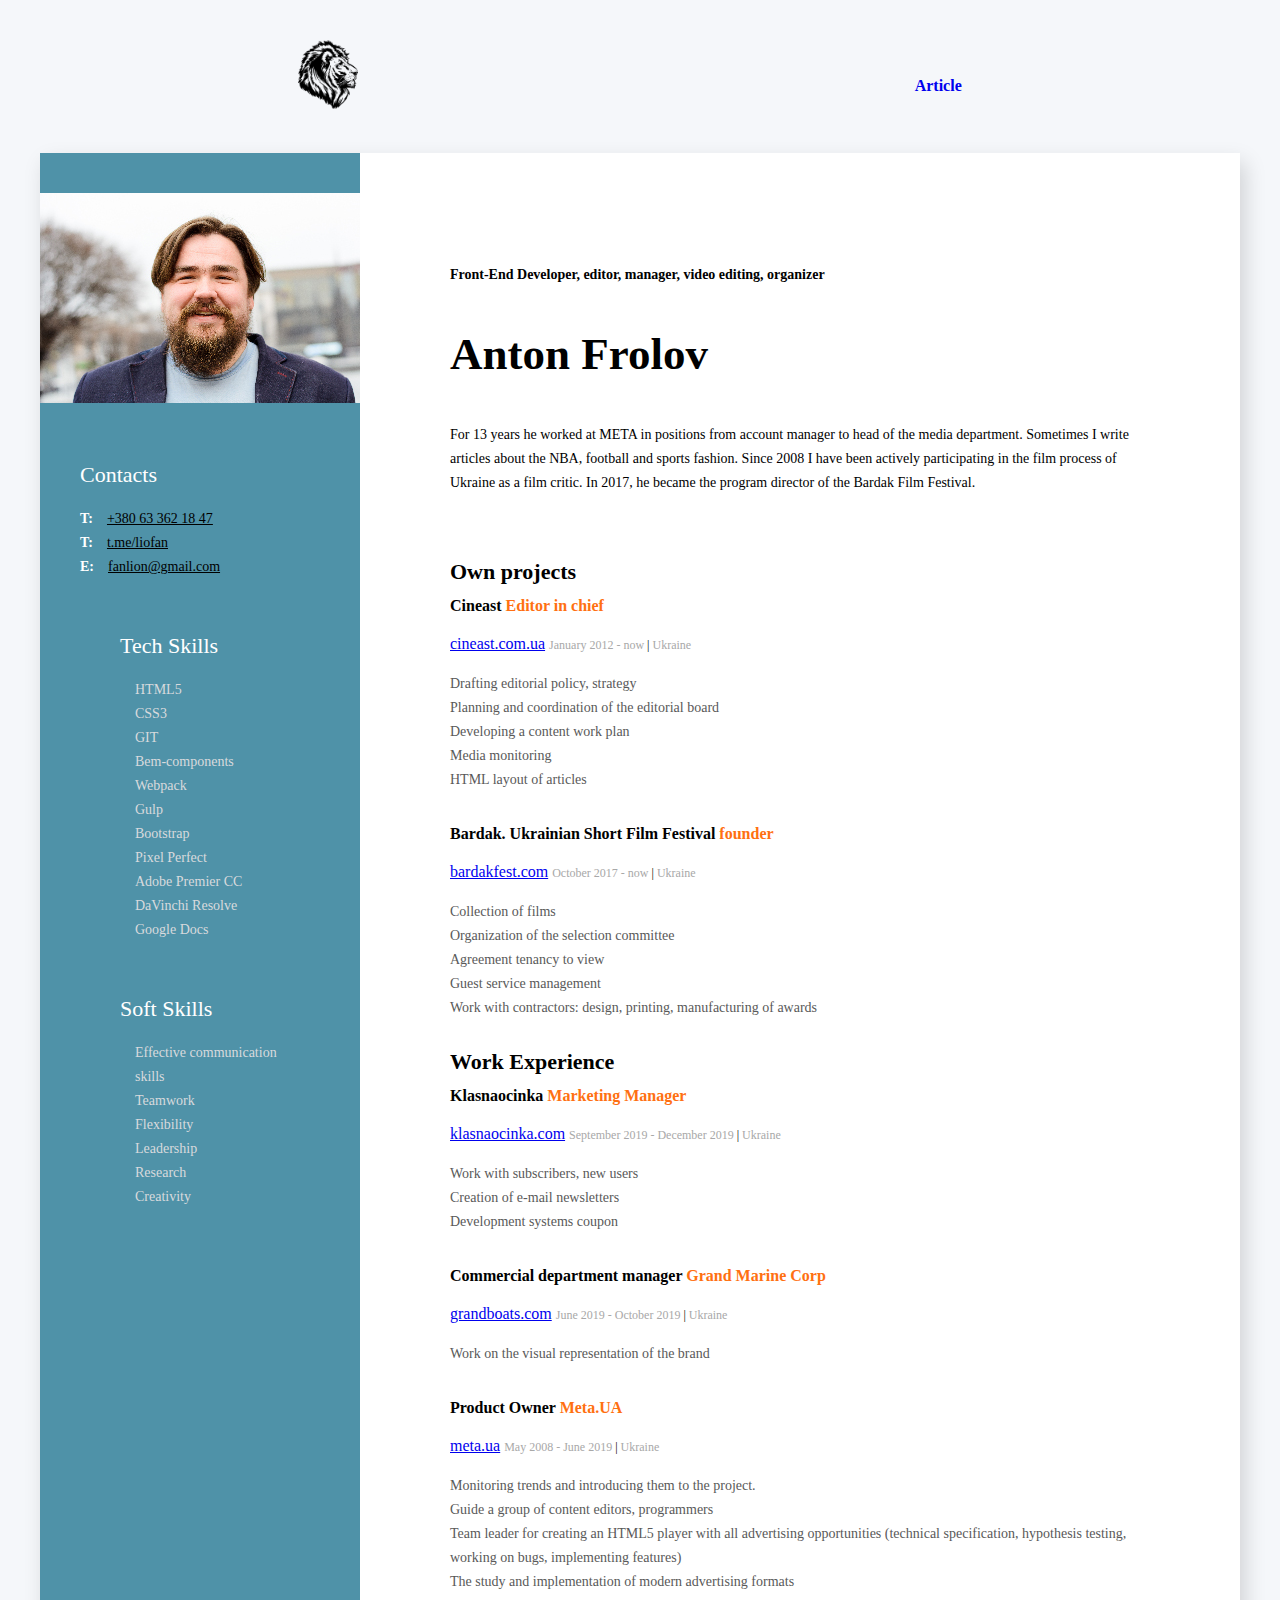
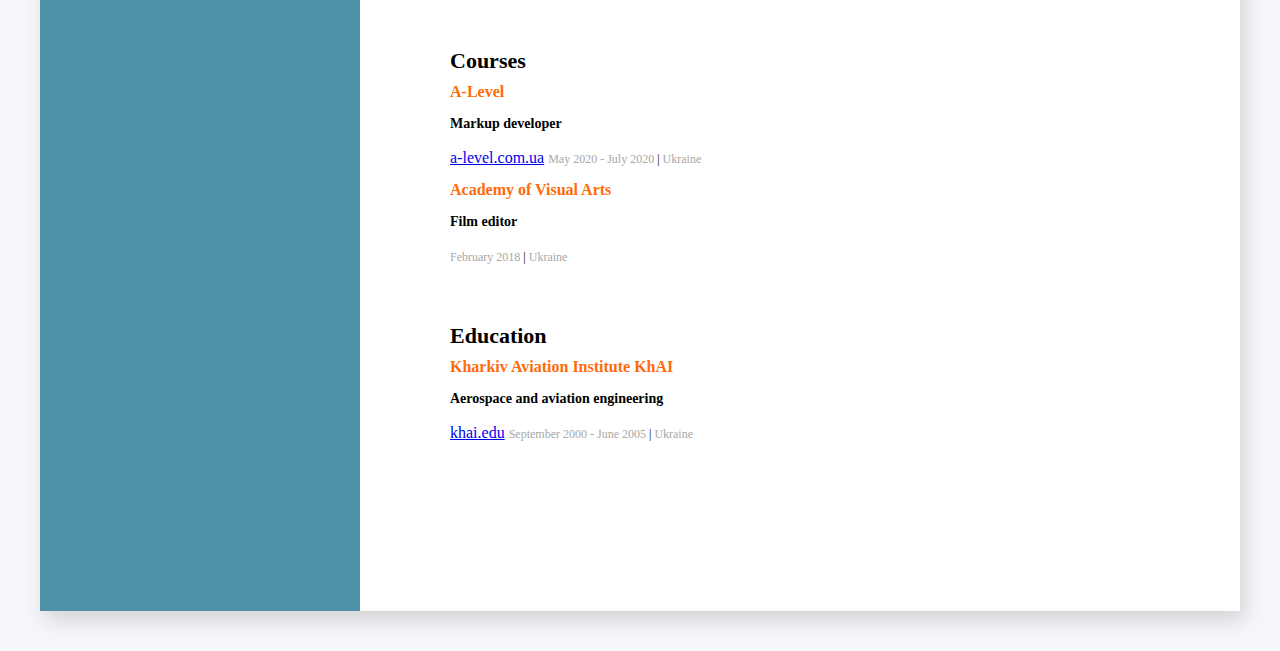
==== index.html @ 0cd3917c "first commit" ====
<!DOCTYPE html>
<html lang="en">
<head>
    <meta charset="UTF-8">
     <meta name="viewport" content="width=device-width, initial-scale=1.0, shrink-tofit=no">
    <title>CV Anton Frolov</title>
    <link rel="stylesheet" href="./css/style.css">
    <link href="https://fonts.googleapis.com/css2?family=Montserrat:wght@400;700&display=swap" rel="stylesheet">
    <link rel="icon" href="./img/lionCV.png">
</head>
<body>
    <header class="header">            
                <div class="header__row">
                    <div class="header__logo">
                        <a href="https://frol.site/"><img class="logo" src="./img/lionCV.png" alt="Anton Frolov CV"></a></div>
                    <nav class="header__nav">
                        <input id="menu__toggle" type="checkbox">
                        <label class="menu__btn" for="menu__toggle">
                            <span></span>
                        </label>
                            <ul class="header__list">
                                <li><a href="article.html" target="_blank" class="menu__item">Article</a></li>
                                <!-- <li><a href="#" class="menu__item">Video</a></li>
                                <li><a href="#" class="menu__item">Service</a></li>
                                <li><a href="#" class="menu__item">Portfolio</a></li>
                                <li><a href="#" class="menu__item">Blog</a></li> -->
                            </ul>
                    </nav>
                </div>            
        </header>
    <!-- main container -->
     
    <div class="wrapper">      
       <aside class="sidebar">
           <img class="my-photo" src="./img/frolov.jpg" alt="My photo">

        <div class="main-container">
           <!-- Contacts container --> 
           <div class="contacts-container">
                <h3 class="cotacts-title">Contacts</h3>
                <div>
                   <span class="contacts-link-type">T:</span> 
                   <a class="contacts-link" href="tel:+380633621847">+380 63 362 18 47</a>
                
                <div>
                   <span class="contacts-link-type">T:</span> 
                   <a class="contacts-link" href="https://t.me/liofan">t.me/liofan</a>
                </div>
                <div>
                    <span class="contacts-link-type">E:</span>
                    <a class="contacts-link" href="mailto:fanlion@gmail.com"> fanlion@gmail.com</a>
                </div>
            </div>

            <!-- Tech Skills container --> 
            <div class="tech-skills-container">
                <h3 class="tech-skills-title">Tech Skills</h3>
                <ul>
                    <li class="tech-skills-item">
                        <span class="tech-skills-text">HTML5</span>
                    </li>
                    <li class="tech-skills-item">
                        <span class="tech-skills-text">CSS3</span>
                    </li>
                    <li class="tech-skills-item">
                        <span class="tech-skills-text">GIT</span>
                    </li>
                    <li class="tech-skills-item">
                        <span class="tech-skills-text">Bem-components</span>
                    </li>
                    <li class="tech-skills-item">
                        <span class="tech-skills-text">Webpack</span>
                    </li>
                    <li class="tech-skills-item">
                        <span class="tech-skills-text">Gulp</span>
                    </li>
                    <li class="tech-skills-item">
                        <span class="tech-skills-text">Bootstrap</span>
                    </li>
                    <li class="tech-skills-item">
                        <span class="tech-skills-text">Pixel Perfect</span>
                    </li>
                    <li class="tech-skills-item">
                        <span class="tech-skills-text">Adobe Premier CC</span>
                    </li>
                    <li class="tech-skills-item">
                        <span class="tech-skills-text">DaVinchi Resolve</span>
                    </li>
                    <li class="tech-skills-item">
                        <span class="tech-skills-text">Google Docs</span>
                    </li>
                </ul>
            </div>

            <!-- Soft Skills container --> 
            <div class="soft-skills-container">
                <h3 class="soft-skills-title">Soft Skills</h3>
                <ul>
                    <li class="soft-skills-item">
                        <span class="soft-skills-text">Effective communication skills</span>
                    </li>
                    <li class="soft-skills-item">
                        <span class="soft-skills-text">Teamwork</span>
                    </li>
                    <li class="soft-skills-item">
                        <span class="soft-skills-text">Flexibility</span>
                    </li>
                    <li class="soft-skills-item">
                        <span class="soft-skills-text">Leadership</span>
                    </li>
                    <li class="soft-skills-item">
                        <span class="soft-skills-text">Research</span>
                    </li>
                    <li class="soft-skills-item">
                        <span class="soft-skills-text">Creativity</span>
                    </li>
                </ul>
            </div>
        </div>

       </aside>
        <!-- about me container -->
            
        <!-- about me main info -->
        <div class="about-me-container">
            <div class="info-container">
                <h2 class="profession">Front-End Developer, editor, manager, video editing, organizer</h2>
                <h1 class="name">Anton Frolov</h1>
                <p class="description">For 13 years he worked at META in positions from account manager to head of the media department. Sometimes I write articles about the NBA, football and sports fashion.

                Since 2008 I have been actively participating in the film process of Ukraine as a film critic. In 2017, he became the program director of the Bardak Film Festival. </p>
            </div>

            <!-- Projects container
                <div class="projects-container">
                    <h3 class="about-me-title">Projects</h3>
                    <ol>
                    <li class="project-item">
                        <a class="projects-link" href="https://lovecamp.goit.ua/">https://lovecamp.goit.ua/</a>
                        <span class="dots">......................</span>
                        <span><b>[</b><span class="tech-name">HTML5, CSS3</span><b>]</b></span>
                    </li>
                    <li class="project-item">
                        <a class="projects-link" href=" https://cryptohub.goit.ua/">https://cryptohub.goit.ua/</a>
                        <span class="dots">.....................</span>
                        <span><b>[</b><span class="tech-name">JavaScript</span><b>]</b></span>              
                    </li>
                    <li class="project-item">
                        <a class="projects-link" href="https://kidslike.goit.co.ua/">https://kidslike.goit.co.ua/</a>
                        <span class="dots">.....................</span>
                        <span><b>[</b><span class="tech-name">React.js, Node.js</span><b>]</b></span>               
                    </li>            
                    </ol>            
                </div>  -->
                 <!--Own projects -->
                <div class="experince-container">
                    <h3 class="about-me-title">Own projects</h3>
                    <!-- projects 1 -->
                    <div>
                        <h4 class="profession-title">Cineast  <span class="profession-company">Editor in chief</span></h4> 
                        <a href="https://new.cineast.com.ua/" target="_blank">cineast.com.ua</a>
                        <span class="profession-time">
                            January 2012 - now <span class="profession-divider">|</span> Ukraine
                        </span>

                        <ul class="profession-duties">
                            <li class="profession-duties-item">Drafting editorial policy, strategy</li>
                            <li class="profession-duties-item">Planning and coordination of the editorial board</li>
                            <li class="profession-duties-item">Developing a content work plan</li>
                            <li class="profession-duties-item">Media monitoring</li>
                            <li class="profession-duties-item">HTML layout of articles</li>
                        </ul>
                    </div>
                    <!-- projects 2 -->
                    <div>
                        <h4 class="profession-title">Bardak. Ukrainian Short Film Festival  <span class="profession-company">founder</span></h4>
                        <a href="https://bardakfest.com/" target="_blank">bardakfest.com</a>
                        <span class="profession-time">
                            October 2017 - now <span class="profession-divider">|</span> Ukraine
                        </span>

                        <ul class="profession-duties">
                            <li class="profession-duties-item">Collection of films</li>
                            <li class="profession-duties-item">Organization of the selection committee</li>
                            <li class="profession-duties-item">Agreement tenancy to view</li>
                            <li class="profession-duties-item">Guest service management</li>
                            <li class="profession-duties-item">Work with contractors: design, printing, manufacturing of awards</li>
                        </ul>
                </div>
                <!-- Work Experience -->
                <div class="experince-container">
                    <h3 class="about-me-title">Work Experience</h3>
                    <!-- company 1 -->
                    <div>
                        <h4 class="profession-title">Klasnaocinka <span class="profession-company">Marketing Manager</span></h4>
                        <a href="https://klasnaocinka.com.ua/" target="_blank">klasnaocinka.com</a>
                        <span class="profession-time">
                            September 2019 - December 2019 <span class="profession-divider">|</span> Ukraine
                        </span>

                        <ul class="profession-duties">
                            <li class="profession-duties-item">Work with subscribers, new users</li>
                            <li class="profession-duties-item">Creation of e-mail newsletters</li>
                            <li class="profession-duties-item">Development systems coupon</li>
                        </ul>

                    </div>
                    <!-- company 2 -->
                    <div>
                        <h4 class="profession-title">Сommercial department manager <span class="profession-company">Grand Marine Corp</span></h4>
                        <a href="https://grandboats.com/" target="_blank">grandboats.com</a>
                        <span class="profession-time">
                            June 2019 - October 2019 <span class="profession-divider">|</span> Ukraine
                        </span>

                        <ul class="profession-duties">
                            <li class="profession-duties-item">Work on the visual representation of the brand</li>
                        </ul>
                    </div>

                     <!-- company 3 -->
                    <div>
                        <h4 class="profession-title">Product Owner <span class="profession-company">Meta.UA<span></h4>
                        <a href="https://meta.ua/" target="_blank">meta.ua</a>
                        <span class="profession-time">
                            May 2008 - June 2019 <span class="profession-divider">|</span> Ukraine
                        </span>

                        <ul class="profession-duties">
                            <li class="profession-duties-item">Monitoring trends and introducing them to the project.</li>
                            <li class="profession-duties-item">Guide a group of content editors, programmers</li>
                            <li class="profession-duties-item">Team leader for creating an HTML5 player with all advertising opportunities (technical specification, hypothesis testing, working on bugs, implementing features)</li>
                            <li class="profession-duties-item">The study and implementation of modern advertising formats</li>
                        </ul>
                    </div>
                </div>
                     <!-- Courses -->
                    <div>
                        <h4 class="about-me-title">Courses</h4>
                        <h3 class="education-school">A-Level</h3>
                        <h4 class="education-spesialization">Markup developer</h4>
                        <a href="https://a-level.com.ua/" target="_blank">a-level.com.ua</a>
                        <span class="profession-time">
                            May 2020 - July 2020 <span class="profession-divider">|</span> Ukraine
                        </span>
                        <h3 class="education-school">Academy of Visual Arts</h3>
                        <h4 class="education-spesialization">Film editor</h4>
                        <span class="profession-time">
                            February 2018 <span class="profession-divider">|</span> Ukraine
                        </span>
                    </div>

                    <!-- Education -->
                    <div class="education-container"> 
                        <h4 class="about-me-title">Education</h4>                        
                        <h3 class="education-school">Kharkiv Aviation Institute KhAI</h3>
                        <h4 class="education-spesialization">Aerospace and aviation engineering</h4>
                        <a href="https://khai.edu/" target="_blank">khai.edu</a>
                        <span class="profession-time">
                            September 2000 - June 2005 <span class="profession-divider">|</span> Ukraine
                        </span>
                    </div>
            </div>
    </div>    
</body>
</html>
---- css/style.css ----
* {
    margin: 0;
    padding: 0;
    box-sizing: border-box;
}
body {    
    background: #f5f7fa;
    padding: 40px 20px 40px 20px;
    font-family: MontRoserrat;
}

/* header */

ul {
    margin: 0;
    padding: 0;
    list-style: none;
}

.logo {
    width: 60px;
}

/* .header__logo {
    display: flex;
    justify-content: start;
} */

.header__list {
    display: flex;
    flex-wrap: wrap;
}

.header {
    padding: 0 0 40px 0;
    position: relative;
    z-index: 9999;
}

.header__row {
    display: flex;
    flex-wrap: wrap;
    align-items: center;
    justify-content: space-around;
}

.header__list li {
    margin-right: 20px;
    font-weight: 700;
}

.header__list a {
    text-decoration: none;
}

.header__list li {
    position: relative;
}

.header__list li:hover::after {
    width: 100%;
    left: 0;
    transition: left 0.3s ease, width 0.3s ease;
}

.header__list li::after {
    position: absolute;
    content: "";
    width: 0;
    height: 3px;
    left: 50%;
    bottom: -3px;
    background-color: #4f92a8;
}

.header__list li:hover {
    opacity: 1;
    visibility: visible;
}

.submenu {
    position: relative;
}

.header__list li:hover .submenu {
    position: absolute;
    opacity: 0;
    visibility: hidden;
}

.header__list li li:hover .submenu {
    position: absolute;
    left: 100%;
    top: 0;
    opacity: 1;
    visibility: visible;
}

#menu__toggle {
    opacity: 0;
    visibility: hidden;
}

@media (max-width: 768px) {
    .header__list {
        display: block;
        position: fixed;
        visibility: hidden;
        top: 0;
        right: 0;
        width: 300px;
        height: 100%;
        margin: 0;
        padding: 80px 0;
        list-style: none;
        text-align: center;
        background-color: #ECEFF1;
        box-shadow: 1px 0px 6px rgba(0, 0, 0, .2);
    }

    .menu__item {
        display: block;
        padding: 12px 24px;
        color: #333;
        text-decoration: none;
    }

    .menu__item:hover {
        background-color: #CFD8DC;
    }

    .menu__btn {
        display: flex;
        align-items: center;
        position: absolute;
        top: 20px;
        right: 20px;
        width: 26px;
        height: 26px;
        cursor: pointer;
        z-index: 1;
    }

    .menu__btn>span,
    .menu__btn>span::before,
    .menu__btn>span::after {
        display: block;
        position: absolute;
        width: 100%;
        height: 2px;
        background-color: #616161;
    }

    .menu__btn>span::before {
        content: '';
        top: -8px;
        transition: 0.3s;
    }

    .menu__btn>span::after {
        content: '';
        top: 8px;
    }

    #menu__toggle:checked~.menu__btn>span {
        transform: rotate(45deg);
    }

    #menu__toggle:checked~.menu__btn>span::before {
        top: 0;
        transform: rotate(0);
    }

    #menu__toggle:checked~.menu__btn>span::after {
        top: 0;
        transform: rotate(90deg);
    }

    #menu__toggle:checked~.header__list {
        visibility: visible;
        right: 0;
    }

    .menu__btn>span,
    .menu__btn>span::before,
    .menu__btn>span::after {
        transition-duration: .25s;
    }

    .header__list {
        transition-duration: .25s;
    }

    .menu__item {
        transition-duration: .25s;
    }

    .header__drop a {
        float: none;
        color: black;
        padding: 12px 16px;
        text-decoration: none;
        display: block;
        text-align: left;
    }

    .header__drop:hover {
        display: block;
    }

}
.wrapper {    
    background: #fff;
    display: flex;
    max-width: 1200px;
    margin: 0 auto;
    box-shadow: 5px 9px 20px rgba(0,0,0,0.15);
}

.sidebar {
    background: #4f92a8;
    padding-top: 40px;
    padding-bottom: 40px;
}

.my-photo {
    display: block;
    margin: 0 auto;
    width: 320px;
}

.about-me-container { 
    padding-left: 90px;
    padding-right: 90px;
    padding-top: 110px;
    padding-bottom: 110px;
}

.contacts-container {
    margin-top: 60px;
    margin-left: 40px;
    margin-right: 40px;
}

.cotacts-title {
    font-size: 22px;
    font-weight: 200;
    line-height: 24px;    
    color: #fff;
    margin-bottom: 20px;
    
}
.contacts-link {
    font-size: 14px;
    font-weight: 400;
    line-height: 24px;
    color: #000;
}

.contacts-link-type {
    font-size: 14px;
    font-weight: 700;
    line-height: 24px;
    color: #fff;
    margin-right: 10px;
 }

 .tech-skills-title {
    font-size: 22px;
    font-weight: 200;
    line-height: 24px;
    color: #fff;
    margin-bottom: 20px;
 }

 .tech-skills-container {
    margin-left: 40px;
    margin-right: 40px;
    margin-top: 55px;         
}

.tech-skills-item {
    font-size: 14px;
    font-weight: 400;
    line-height: 24px;
    color: #ff6b08;
    margin-left: 15px;
}

.tech-skills-text {
    color: #d8dadd;
}

.soft-skills-container {
    margin-left: 40px;
    margin-right: 40px;
    margin-top: 55px;
}

.soft-skills-title {
    font-size: 22px;
    font-weight: 200;
    line-height: 24px;
    color: #fff;
    margin-bottom: 20px;
}

.soft-skills-item {
    font-size: 14px;
    font-weight: 400;
    line-height: 24px;
    color: #ff6b08;
    margin-left: 15px;
}

.soft-skills-text {
    color: #d8dadd;
}

.profession {
    font-size: 14px;
    font-weight: 700;
    line-height: 24px;
    margin-bottom: 23px;
}

.name {
    font-size: 45px;
    font-weight: 700;
    line-height: 89px;
}

.description {
    font-size: 14px;
    font-weight: 400;
    line-height: 24px;
    margin-top: 24px;
}

.info-container {
    margin-bottom: 65px;
}

.about-me-title {
    font-size: 22px;
    font-weight: 700;
    line-height: 24px;
    margin-bottom: 10px;
}

.projects-link {
    color: #595959;
    font-size: 14px;
    font-weight: 400;
    line-height: 24px;
}

.tech-name {
    color: #595959;
    font-size: 14px;
    font-weight: 400;
    line-height: 24px;
}

.dots {
    color: #bebebe;
    font-weight: 100;
}

.project-item {
    font-weight: 700;
    margin-left: 20px;
}

.projects-container {
    margin-bottom: 55px;
}

.profession-title {
    font-size: 16px;
    font-weight: 700;
    line-height: 24px;
    margin-top: 10px;
    margin-bottom: 15px;
}

.profession-company {
    color: #ff7011;
}

.profession-time {
    color: #a8a8a8;
    font-size: 12px;
    font-weight: 400;
    line-height: 24px;
}

.profession-divider {
    color: #000;
}

.profession-duties {
    margin-top: 15px;
    margin-bottom: 30px;
}

.profession-duties-item {
    color: #595959;
    font-size: 14px;
    font-weight: 400;
    line-height: 24px;
}

.experince-container {
    margin-bottom: 55px;
}

.education-school {
    color: #ff6b08;
    font-size: 16px;
    font-weight: 700;
    margin-top: 10px;
    margin-bottom: 15px;
}

.education-spesialization {
    color: #000000;
    font-size: 14px;
    font-weight: 700;
    margin: 15px 0 15px 0;
}

.education-container {
    margin-top: 55px;
}

@media (max-width: 768px) {
    .wrapper {
        display: block;
    }
    .sidebar {
        margin: 0 auto;
    } 
    .about-me-container {
        padding-left: 30px;
        padding-right: 30px;
        padding-top: 40px;
        padding-bottom: 40px;
     }
}

.img-preview {
    width: 85%;
    margin: 30px;
}

hr {
    height: 3px;
    border-width: 1px;
    color: gray;
    background-color: gray;
    max-width: 75%;
}

.article {
    padding-left: 90px;
    padding-right: 90px;
    padding-top: 110px;
    padding-bottom: 110px;
}

.article h3 {
    margin: 20px;
}

.article h4 {
    margin: 20px 0;
}


@media (max-width: 768px) {
    /* .review img,
    .review__opinion img,
    .review__sport img {
        width: 320px;
    } */
}
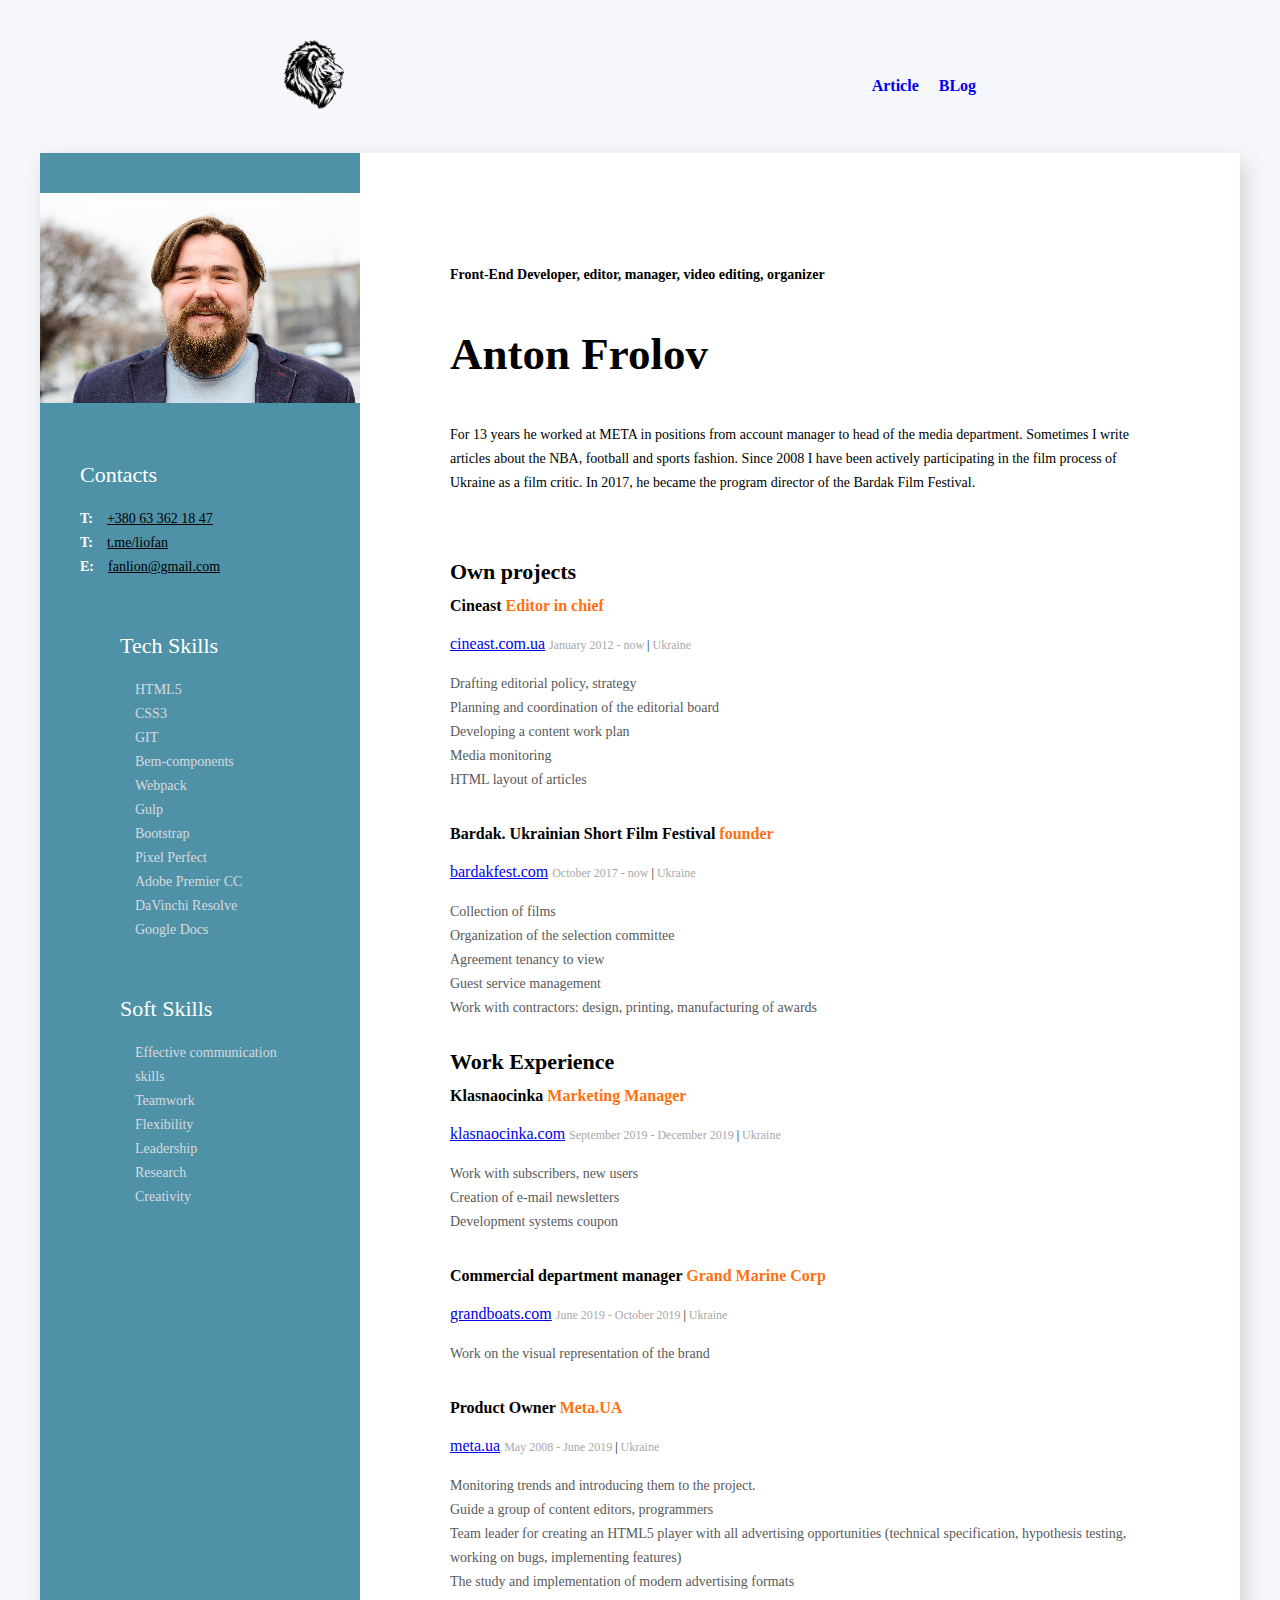
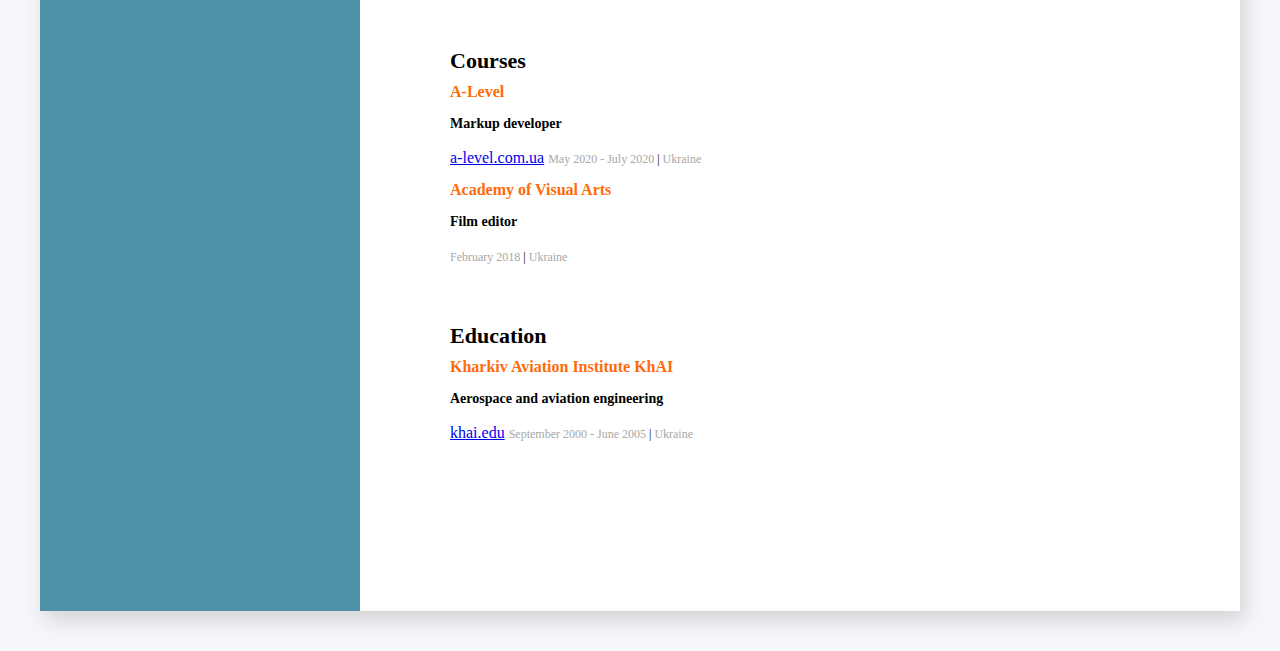
==== commit dd322a44: "add blog" ====
--- a/index.html
+++ b/index.html
@@ -20,8 +20,8 @@
                         </label>
                             <ul class="header__list">
                                 <li><a href="article.html" target="_blank" class="menu__item">Article</a></li>
-                                <!-- <li><a href="#" class="menu__item">Video</a></li>
-                                <li><a href="#" class="menu__item">Service</a></li>
+                                <li><a href="https://blog.frol.site/" target="_blank" class="menu__item">BLog</a></li>
+                                <!-- <li><a href="#" class="menu__item">Service</a></li>
                                 <li><a href="#" class="menu__item">Portfolio</a></li>
                                 <li><a href="#" class="menu__item">Blog</a></li> -->
                             </ul>
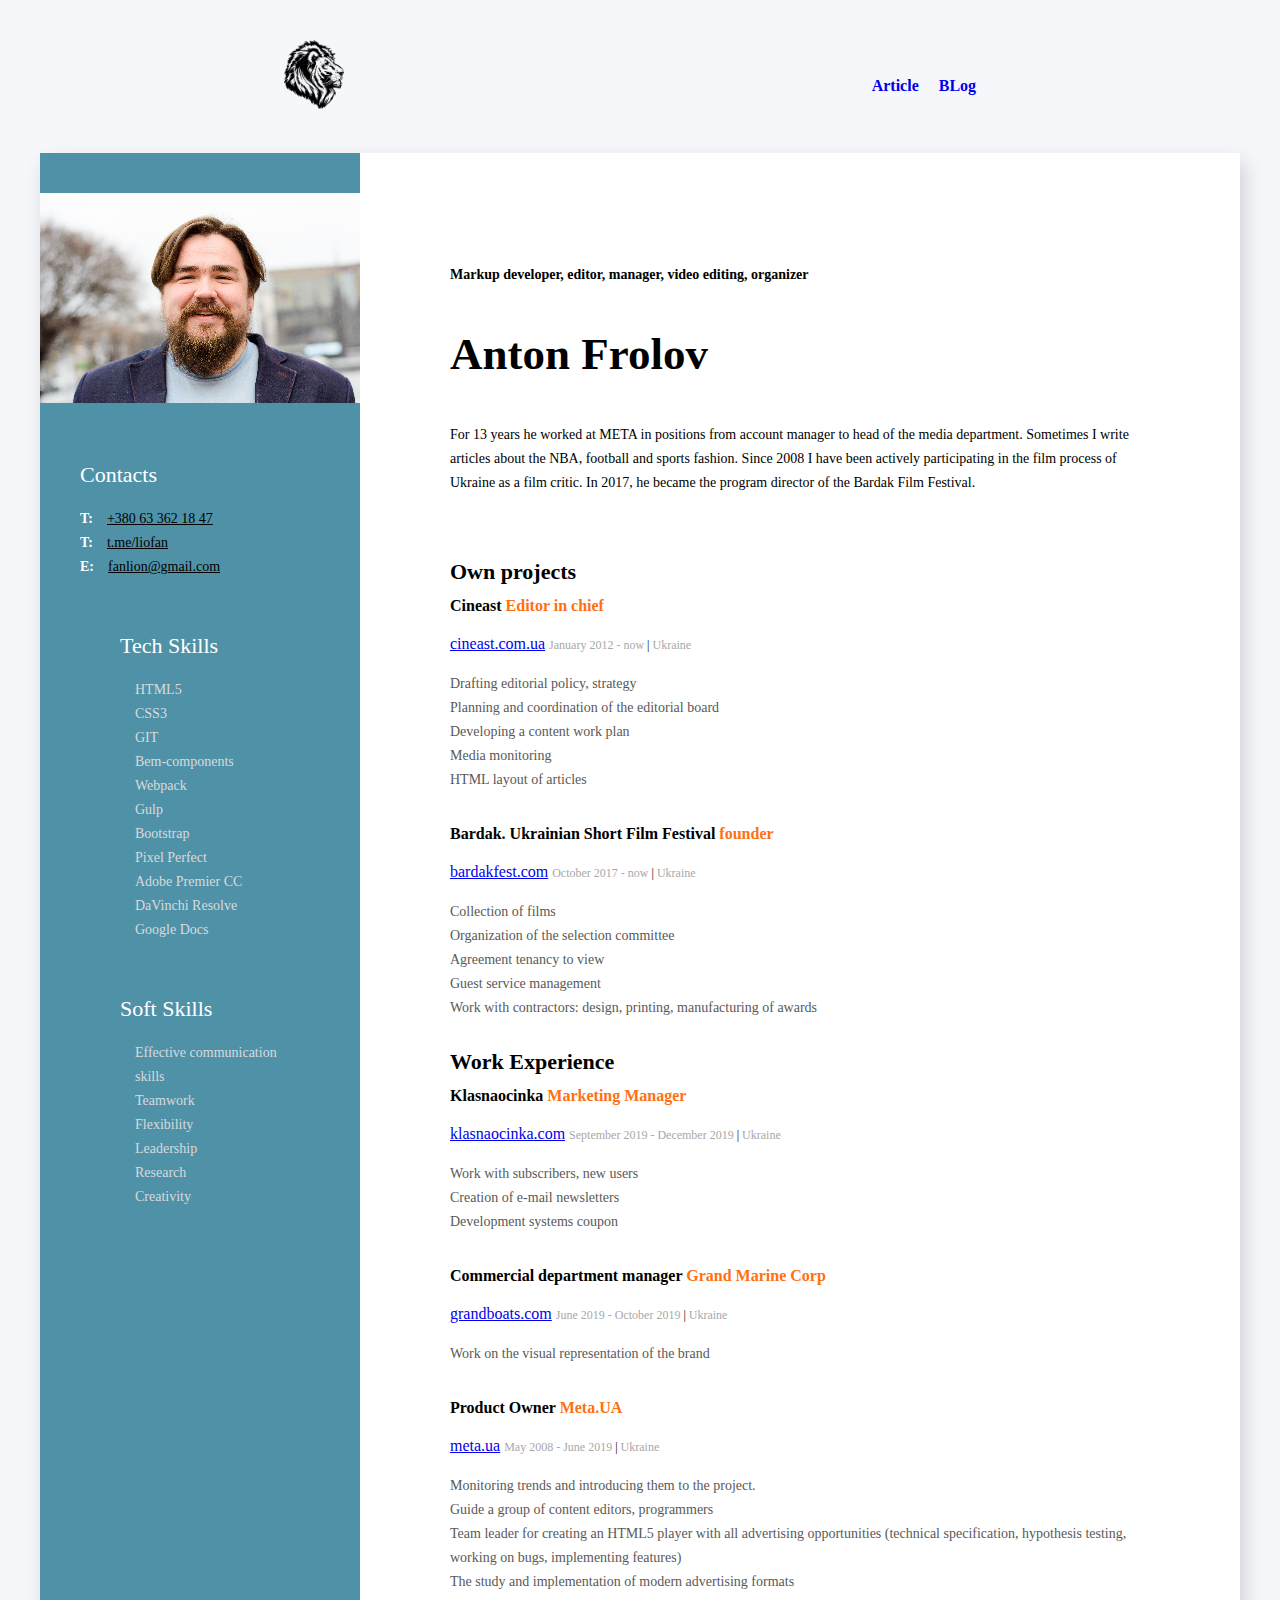
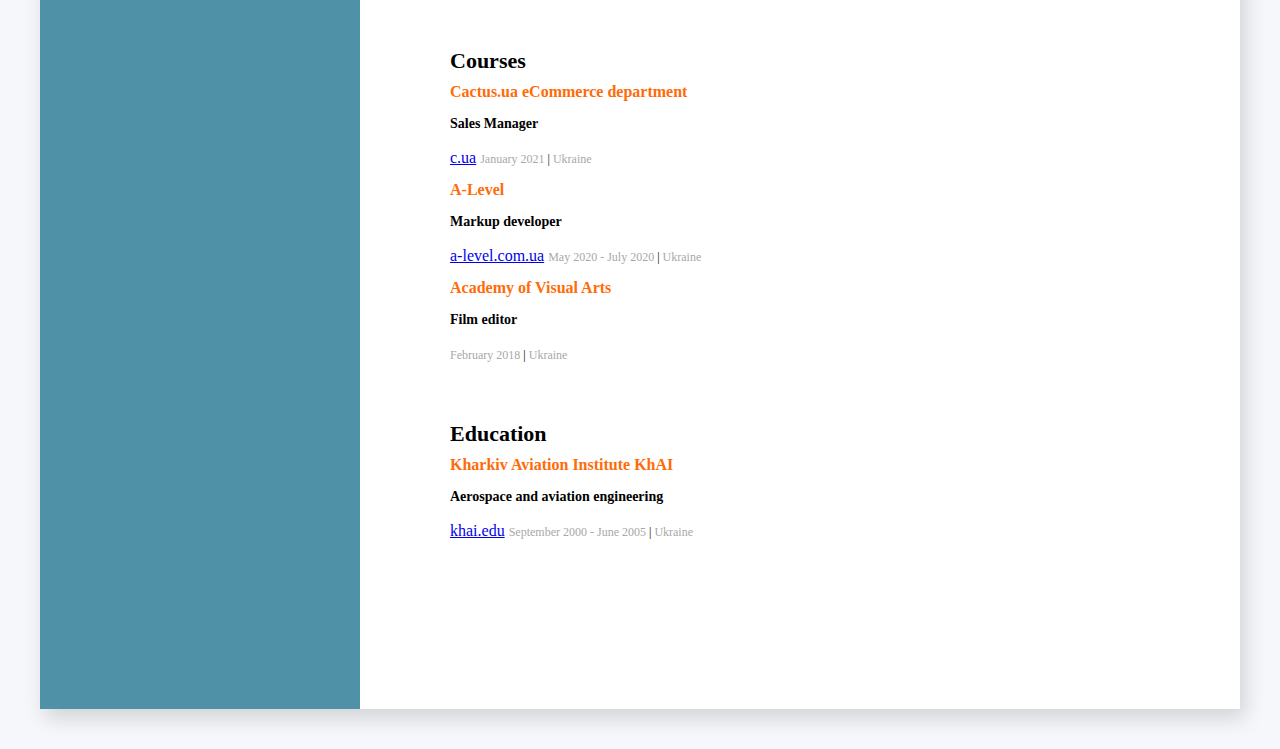
==== commit 94c20845: "add course c.ua" ====
--- a/index.html
+++ b/index.html
@@ -124,7 +124,7 @@
         <!-- about me main info -->
         <div class="about-me-container">
             <div class="info-container">
-                <h2 class="profession">Front-End Developer, editor, manager, video editing, organizer</h2>
+                <h2 class="profession">Markup developer, editor, manager, video editing, organizer</h2>
                 <h1 class="name">Anton Frolov</h1>
                 <p class="description">For 13 years he worked at META in positions from account manager to head of the media department. Sometimes I write articles about the NBA, football and sports fashion.
 
@@ -237,6 +237,12 @@
                      <!-- Courses -->
                     <div>
                         <h4 class="about-me-title">Courses</h4>
+                        <h3 class="education-school">Cactus.ua eCommerce department</h3>
+                        <h4 class="education-spesialization">Sales Manager</h4>
+                        <a href="https://c.ua/" target="_blank">c.ua</a>
+                        <span class="profession-time">
+                            January 2021 <span class="profession-divider">|</span> Ukraine
+                        </span>
                         <h3 class="education-school">A-Level</h3>
                         <h4 class="education-spesialization">Markup developer</h4>
                         <a href="https://a-level.com.ua/" target="_blank">a-level.com.ua</a>
